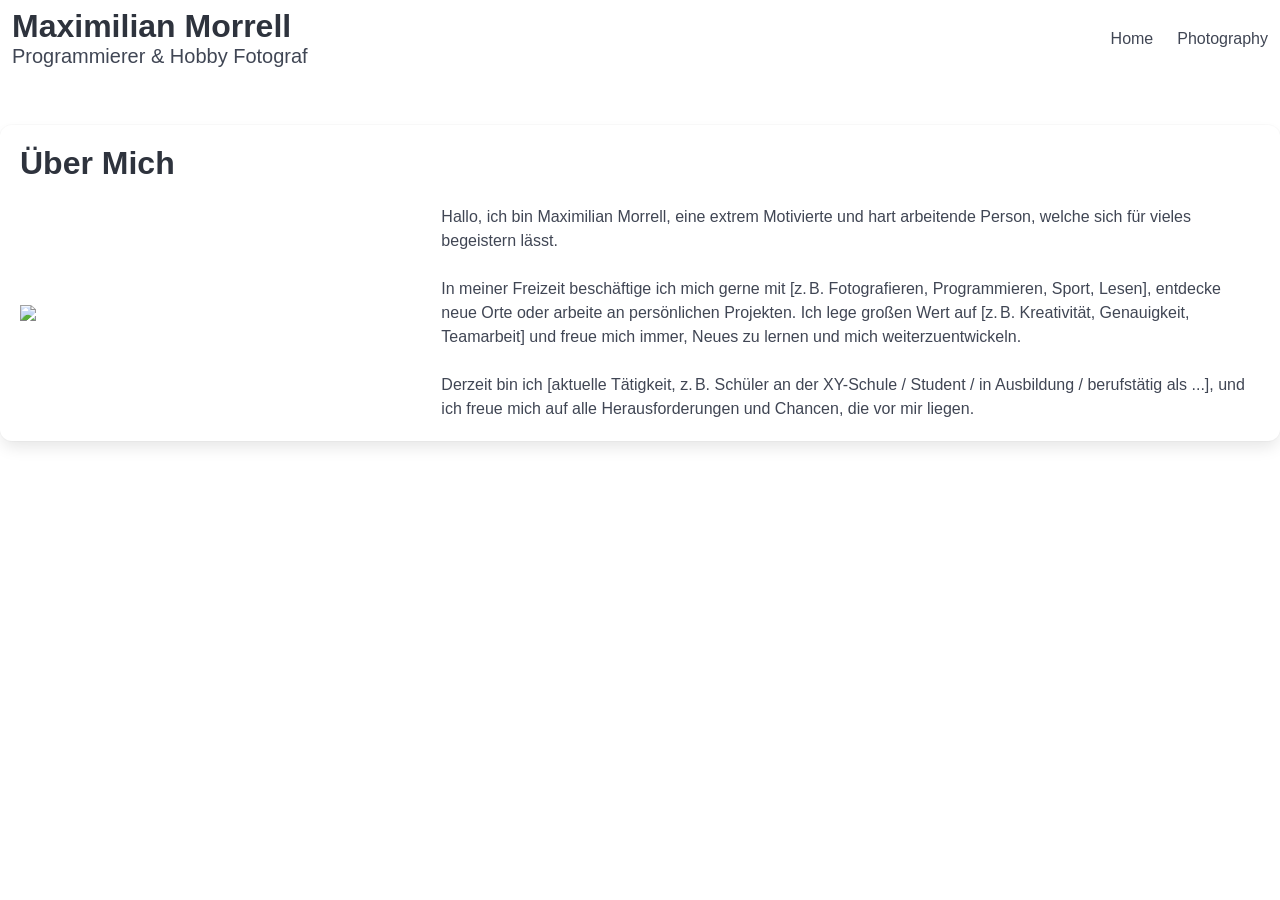
==== index.html @ 79604ebc "Downloaded Css" ====
<!DOCTYPE html>
<html>

<head>
    <meta charset="utf-8">
    <meta name="viewport" content="width=device-width, initial-scale=1">
    <title>Hello Bulma!</title>
    <link rel="stylesheet" href="bulma.min.css">
</head>

<body>
    <header>
        <nav class="navbar" role="navigation" aria-label="main navigation">
            <div class="navbar-brand">
                <a class="navbar-item" href="http://max.morrell.at">
                    <div class="block">
                        <h1 class="title">Maximilian Morrell</h1>
                        <h2 class="subtitle">Programmierer & Hobby Fotograf</h2>
                    </div>
                </a>

                <a role="button" class="navbar-burger" aria-label="menu" aria-expanded="false"
                    data-target="navbarBasicExample">
                    <span aria-hidden="true"></span>
                    <span aria-hidden="true"></span>
                    <span aria-hidden="true"></span>
                    <span aria-hidden="true"></span>
                </a>
            </div>

            <div id="navbarBasicExample" class="navbar-menu">
                <div class="navbar-end">
                    <a class="navbar-item">
                        Home
                    </a>

                    <a class="navbar-item">
                        Photography
                    </a>
                </div>
        </nav>
    </header>
    <br>
    <br>
    <div class="box">
        <h1 class="title">Über Mich</h1>
        <div class="columns is-vcentered">
            <div class="column  is-4">
                <figure class="image ">
                    <img src="https://bulma.io/assets/images/placeholders/16x16.png" />
                </figure>
            </div>
            <div class="column">
                <div class="block">
                    Hallo, ich bin Maximilian Morrell, eine extrem Motivierte und hart arbeitende Person, welche sich für vieles begeistern lässt.
                </div>
                <div class="block">
                    In meiner Freizeit beschäftige ich mich gerne mit [z. B. Fotografieren, Programmieren, Sport,
                    Lesen], entdecke neue Orte oder arbeite an persönlichen Projekten. Ich lege großen Wert auf [z. B.
                    Kreativität, Genauigkeit, Teamarbeit] und freue mich immer, Neues zu lernen und mich
                    weiterzuentwickeln.
                </div>
                <div class="block">
                    Derzeit bin ich [aktuelle Tätigkeit, z. B. Schüler an der XY-Schule / Student / in Ausbildung /
                    berufstätig als ...], und ich freue mich auf alle Herausforderungen und Chancen, die vor mir liegen.
                </div>
            </div>
        </div>
    </div>
</body>

</html>
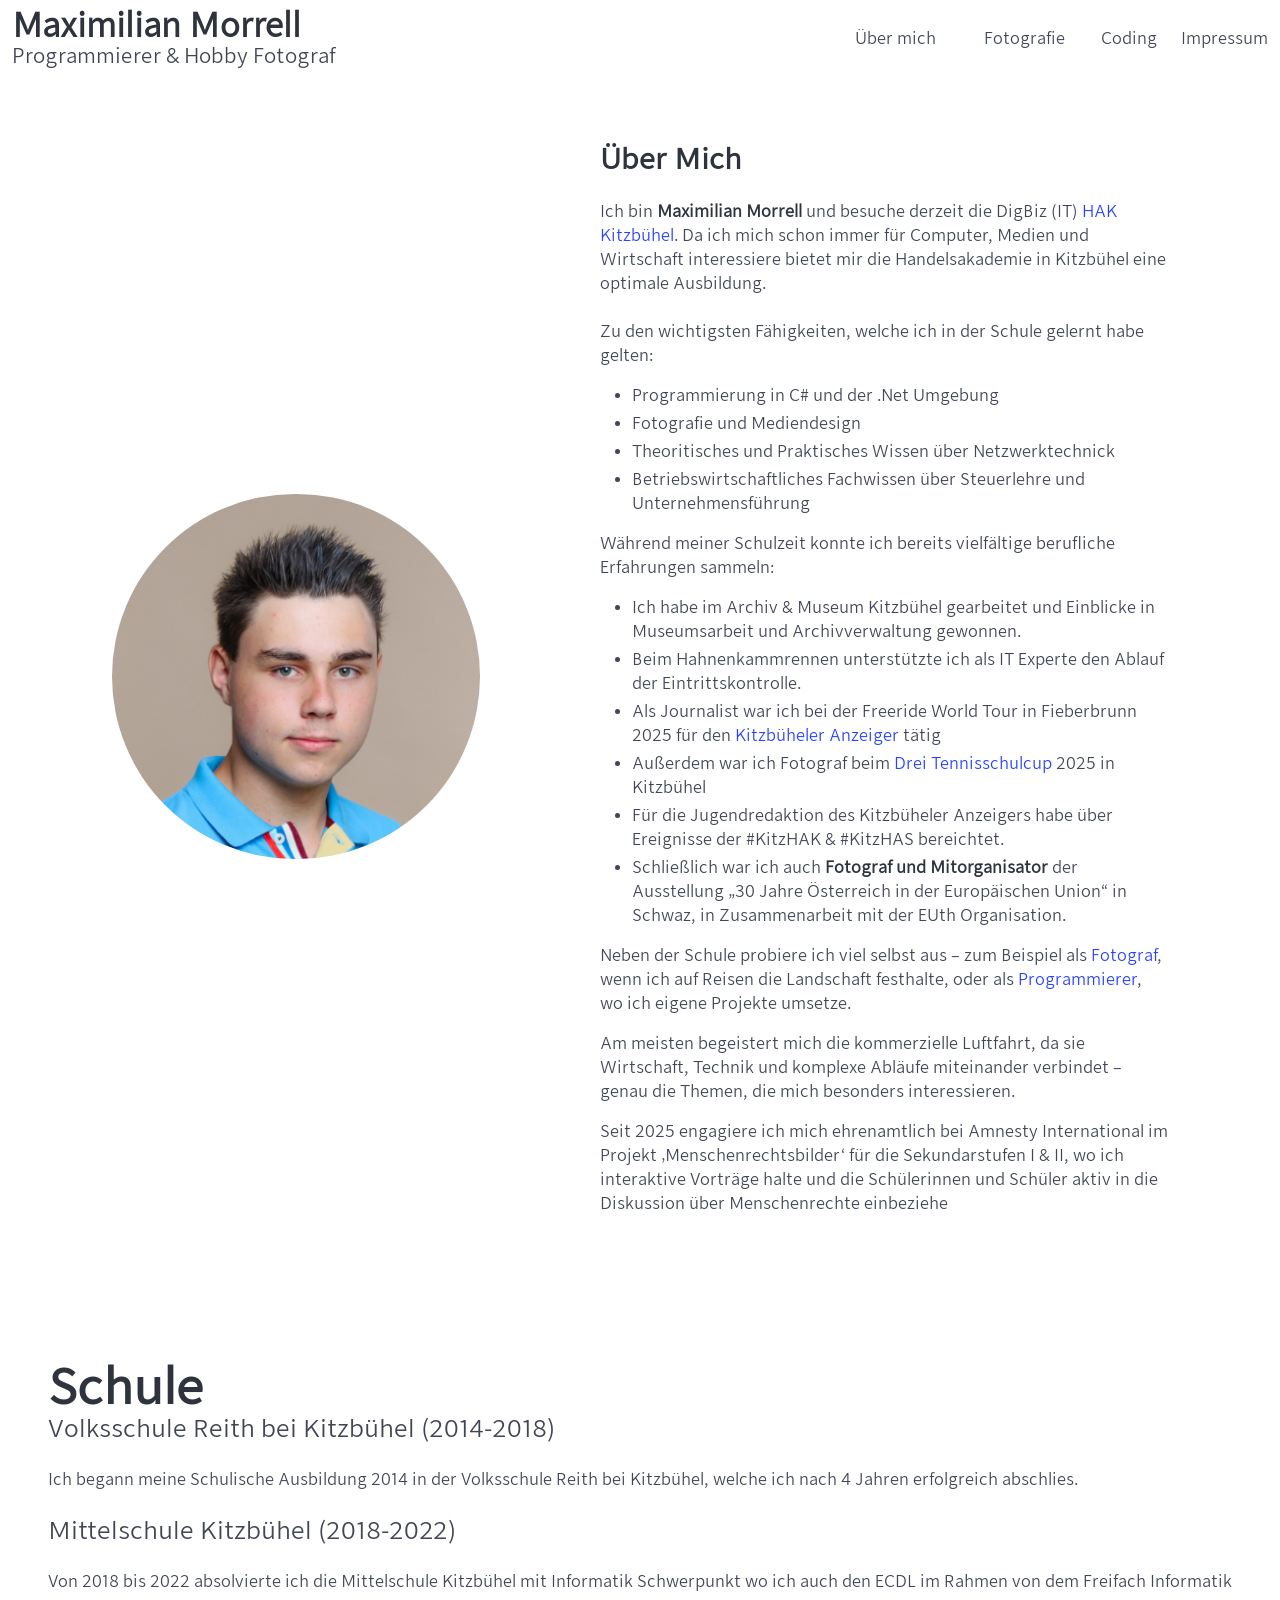
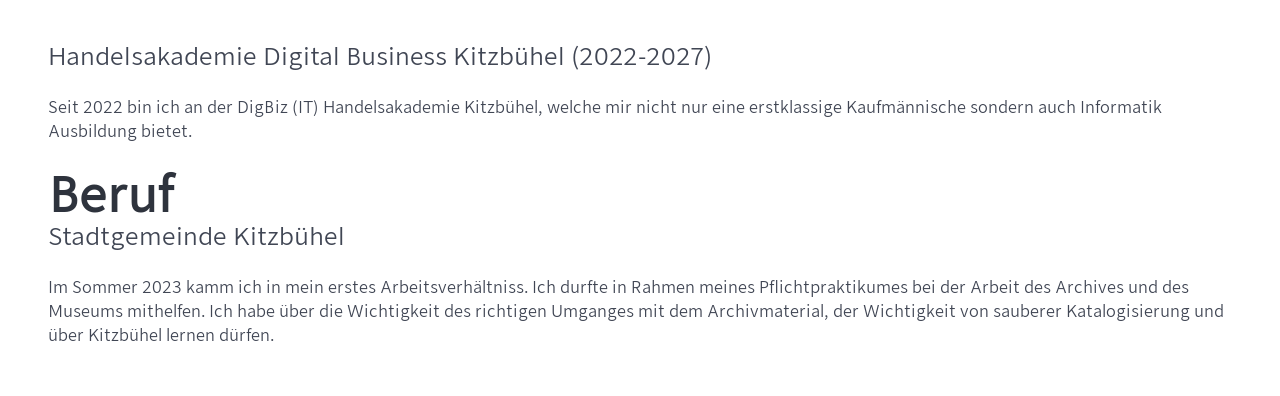
==== commit 11571acb: "About me weiterentwickelt" ====
--- a/index.html
+++ b/index.html
@@ -4,13 +4,16 @@
 <head>
     <meta charset="utf-8">
     <meta name="viewport" content="width=device-width, initial-scale=1">
-    <title>Hello Bulma!</title>
-    <link rel="stylesheet" href="bulma.min.css">
+    <title>Maximilian Morrell: Über Mich</title>
+    <link rel="stylesheet" href="CSS/bulma.min.css">
+    <link rel="stylesheet" href="CSS/styles.css">
+    <link rel="icon" type="image/png" href="favicon-32x32.png">
+    <script src="menubar.js"></script>
 </head>
 
 <body>
     <header>
-        <nav class="navbar" role="navigation" aria-label="main navigation">
+        <nav class="navbar is-fixed-top" role="navigation" aria-label="main navigation">
             <div class="navbar-brand">
                 <a class="navbar-item" href="http://max.morrell.at">
                     <div class="block">
@@ -19,54 +22,172 @@
                     </div>
                 </a>
 
-                <a role="button" class="navbar-burger" aria-label="menu" aria-expanded="false"
-                    data-target="navbarBasicExample">
-                    <span aria-hidden="true"></span>
-                    <span aria-hidden="true"></span>
-                    <span aria-hidden="true"></span>
-                    <span aria-hidden="true"></span>
-                </a>
+
             </div>
-
+            <a role="button" class="navbar-burger" aria-label="menu" aria-expanded="false"
+                data-target="navbarBasicExample">
+                <span aria-hidden="true"></span>
+                <span aria-hidden="true"></span>
+                <span aria-hidden="true"></span>
+                <span aria-hidden="true"></span>
+            </a>
+            </div>
             <div id="navbarBasicExample" class="navbar-menu">
                 <div class="navbar-end">
+                    <div class="navbar-item has dropdown is-hoverable">
+                        <a class="navbar-link is-arrowless" href="/">
+                            Über mich
+                        </a>
+                        <div class="navbar-dropdown">
+                            <a class="navbar-item" href="#Schule">
+                                Schule
+                            </a>
+                            <a class="navbar-item">
+                                Australien
+                            </a>
+                            <a class="navbar-item">
+                                Kitzbühel
+                            </a>
+                            <a class="navbar-item">
+                                Freeride World Tour
+                            </a>
+                        </div>
+                    </div>
+
+
+                    <div class="navbar-item has dropdown is-hoverable">
+                        <a class="navbar-link is-arrowless" href="impressum/index.html">
+                            Fotografie
+                        </a>
+                        <div class="navbar-dropdown">
+                            <a class="navbar-item">
+                                Flugzeuge
+                            </a>
+                            <a class="navbar-item">
+                                Australien
+                            </a>
+                            <a class="navbar-item">
+                                Kitzbühel
+                            </a>
+                            <a class="navbar-item">
+                                Freeride World Tour
+                            </a>
+                        </div>
+                    </div>
                     <a class="navbar-item">
-                        Home
+                        Coding
                     </a>
-
-                    <a class="navbar-item">
-                        Photography
+                    <a class="navbar-item" href="impressum/">
+                        Impressum
                     </a>
                 </div>
         </nav>
     </header>
     <br>
     <br>
-    <div class="box">
-        <h1 class="title">Über Mich</h1>
-        <div class="columns is-vcentered">
-            <div class="column  is-4">
-                <figure class="image ">
-                    <img src="https://bulma.io/assets/images/placeholders/16x16.png" />
-                </figure>
-            </div>
-            <div class="column">
-                <div class="block">
-                    Hallo, ich bin Maximilian Morrell, eine extrem Motivierte und hart arbeitende Person, welche sich für vieles begeistern lässt.
+    <section class="section">
+        <div class="container">
+            <div class="columns is-vcentered">
+                <!-- Profilbild -->
+                <div class="column is-one-third has-text-centered m-6">
+                    <figure class="image is-inline-block">
+                        <img class="is-rounded" src="2IT_Morell_Maximilian.jpg" alt="Profilbild">
+                    </figure>
                 </div>
-                <div class="block">
-                    In meiner Freizeit beschäftige ich mich gerne mit [z. B. Fotografieren, Programmieren, Sport,
-                    Lesen], entdecke neue Orte oder arbeite an persönlichen Projekten. Ich lege großen Wert auf [z. B.
-                    Kreativität, Genauigkeit, Teamarbeit] und freue mich immer, Neues zu lernen und mich
-                    weiterzuentwickeln.
-                </div>
-                <div class="block">
-                    Derzeit bin ich [aktuelle Tätigkeit, z. B. Schüler an der XY-Schule / Student / in Ausbildung /
-                    berufstätig als ...], und ich freue mich auf alle Herausforderungen und Chancen, die vor mir liegen.
+                <!-- Text -->
+                <div class="column m-6">
+                    <div class="content">
+                        <h2 class="subtitle">Über Mich</h2>
+                        <p>
+                            Ich bin <strong>Maximilian Morrell</strong> und besuche derzeit die DigBiz (IT) <a
+                                href="https://www.hak-kitz.eu">HAK Kitzbühel</a>. Da ich mich schon immer für Computer,
+                            Medien und Wirtschaft interessiere bietet mir die Handelsakademie in Kitzbühel eine optimale
+                            Ausbildung.
+                            <br>
+                            <br>
+                            Zu den wichtigsten Fähigkeiten, welche ich in der Schule gelernt habe gelten:
+                        <ul>
+                            <li>
+                                Programmierung in C# und der .Net Umgebung
+                            </li>
+                            <li>
+                                Fotografie und Mediendesign
+                            </li>
+                            <li>
+                                Theoritisches und Praktisches Wissen über Netzwerktechnick
+                            </li>
+                            <li>
+                                Betriebswirtschaftliches Fachwissen über Steuerlehre und Unternehmensführung
+                            </li>
+                        </ul>
+                        </p>
+                        <p>
+                            Während meiner Schulzeit konnte ich bereits vielfältige berufliche Erfahrungen sammeln:
+                        <ul>
+                            <li>
+                                Ich habe im Archiv &amp; Museum Kitzbühel gearbeitet und Einblicke in
+                                Museumsarbeit und Archivverwaltung gewonnen.
+                            </li>
+                            <li>
+                                Beim Hahnenkammrennen unterstützte ich als IT Experte den Ablauf der
+                                Eintrittskontrolle.
+                            </li>
+                            <li>
+                                Als Journalist war ich bei der Freeride World Tour in Fieberbrunn 2025 für den <a
+                                    href="https://www.kitzanzeiger.at/de/nadine-wallner-ich-bin-super-zufrieden.html">
+                                    Kitzbüheler Anzeiger</a> tätig
+                            </li>
+                            <li>
+                                Außerdem war ich Fotograf beim <a href="https://www.tennisschulcup.at/bilder/">Drei
+                                    Tennisschulcup</a> 2025 in Kitzbühel
+                            </li>
+                            <li>
+                                Für die Jugendredaktion des Kitzbüheler Anzeigers habe über Ereignisse der #KitzHAK &
+                                #KitzHAS bereichtet.
+                            </li>
+                            <li>
+                                Schließlich war ich auch <strong>Fotograf und Mitorganisator</strong> der Ausstellung
+                                „30
+                                Jahre Österreich in der Europäischen Union“ in Schwaz, in Zusammenarbeit mit der EUth
+                                Organisation.
+                            </li>
+                        </ul>
+                        </p>
+                        <p>
+                            Neben der Schule probiere ich viel selbst aus – zum Beispiel als <a href="">Fotograf</a>,
+                            wenn ich auf Reisen die Landschaft festhalte, oder als <a href="">Programmierer</a>, wo ich
+                            eigene Projekte umsetze.
+                        </p>
+                        <p>
+                            Am meisten begeistert mich die kommerzielle Luftfahrt, da sie Wirtschaft, Technik und
+                            komplexe Abläufe miteinander verbindet – genau die Themen, die mich besonders interessieren.
+                        </p>
+                        <p>
+                            Seit 2025 engagiere ich mich ehrenamtlich bei Amnesty International im Projekt
+                            ‚Menschenrechtsbilder‘ für die Sekundarstufen I & II, wo ich interaktive Vorträge halte und
+                            die Schülerinnen und Schüler aktiv in die Diskussion über Menschenrechte einbeziehe
+                        </p>
+                    </div>
                 </div>
             </div>
+    </section>
+    <section class="hero">
+        <div class="hero-body">
+            <h1 id="Schule" class="title is-size-1">Schule</h1>
+            <p class="subtitle is-size-4">Volksschule Reith bei Kitzbühel (2014-2018)</p>
+            <p class="">Ich begann meine Schulische Ausbildung 2014 in der Volksschule Reith bei Kitzbühel,
+                welche ich nach 4 Jahren erfolgreich abschlies.</p>
+            <br>
+            <p class="subtitle is-size-4">Mittelschule Kitzbühel (2018-2022)</p>
+            <p class="content">Von 2018 bis 2022 absolvierte ich die Mittelschule Kitzbühel mit Informatik Schwerpunkt wo ich auch den ECDL im Rahmen von dem Freifach Informatik</p>
+            <br>
+            <p class="subtitle is-size-4">Handelsakademie Digital Business Kitzbühel (2022-2027)</p>
+            <p class="content">Seit 2022 bin ich an der DigBiz (IT) Handelsakademie Kitzbühel, welche mir nicht nur eine erstklassige Kaufmännische sondern auch Informatik Ausbildung bietet.</p>
+            <h1 id="Beruf" class="title is-size-1">Beruf</h1>
+            <p class="subtitle is-size-4">Stadtgemeinde Kitzbühel</p>
+            <p class="content">Im Sommer 2023 kamm ich in mein erstes Arbeitsverhältniss. Ich durfte in Rahmen meines Pflichtpraktikumes bei der Arbeit des Archives und des Museums mithelfen. Ich habe über die Wichtigkeit des richtigen Umganges mit dem Archivmaterial, der Wichtigkeit von sauberer Katalogisierung und über Kitzbühel lernen dürfen.</p>
         </div>
-    </div>
+    </section>
 </body>
 
 </html>
--- a/CSS/styles.css
+++ b/CSS/styles.css
@@ -0,0 +1,16 @@
+@font-face {
+    font-family: 'NebulaSans-Black'; /*a name to be used later*/
+    src: url('NebulaSans-Black.ttf'); /*URL to font*/
+}
+
+@font-face {
+    font-family: 'NebulaSans-Book'; /*a name to be used later*/
+    src: url('NebulaSans-Book.ttf'); /*URL to font*/
+}
+
+
+:root {
+  --bulma-family-primary: NebulaSans-Book;
+  --bulma-family-secondary: NebulaSans-Black;
+}
+
